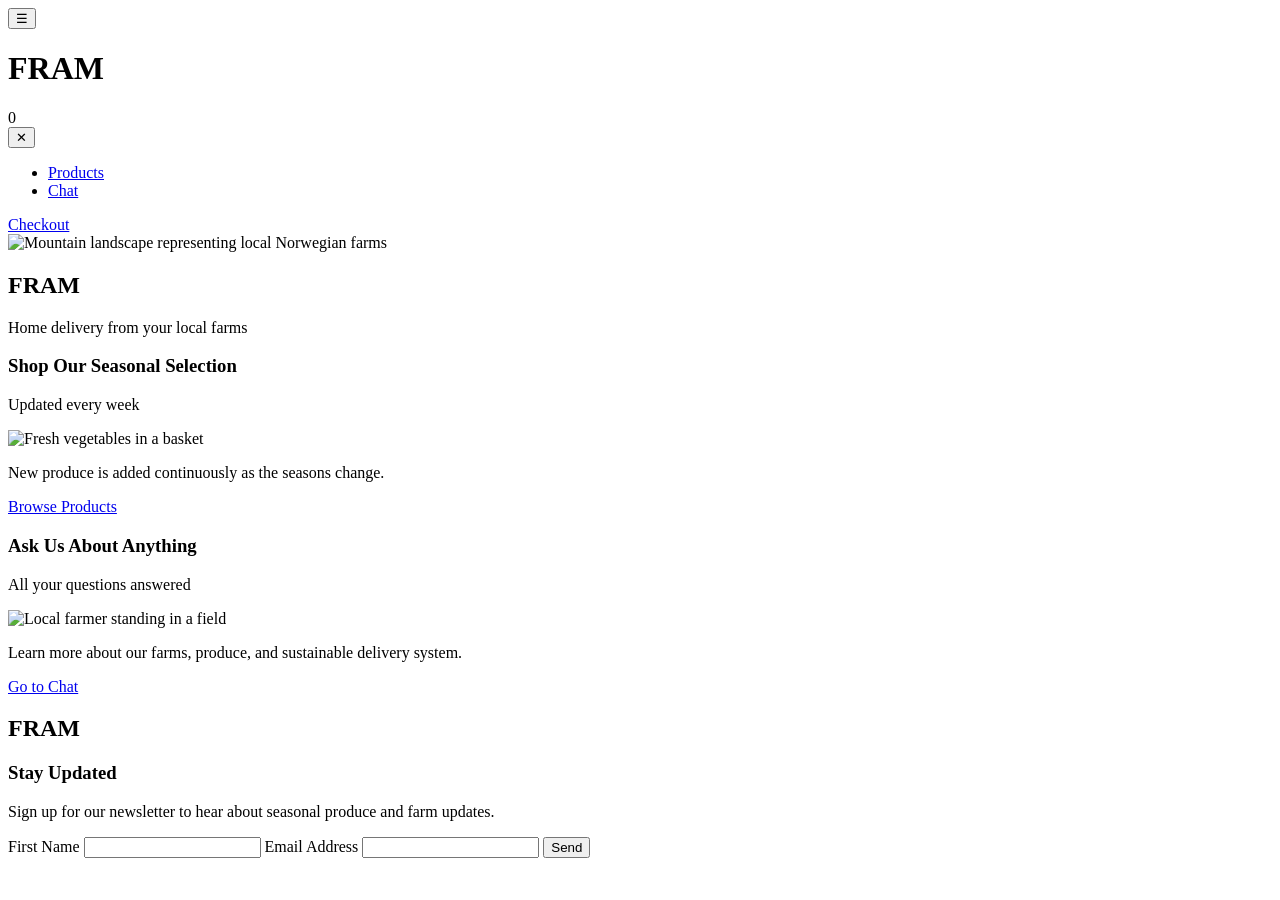
==== index.html @ 7bc5c5b4 "Add semantic homepage structure" ====
<!DOCTYPE html>
<html lang="en">
<head>
  <meta charset="UTF-8" />
  <meta name="viewport" content="width=device-width, initial-scale=1.0" />

  <title>FRAM | Sustainable Food Delivery</title>

  <!-- Google Fonts -->
  <link rel="preconnect" href="https://fonts.googleapis.com">
  <link rel="preconnect" href="https://fonts.gstatic.com" crossorigin>

  <link href="https://fonts.googleapis.com/css2?family=Arimo:wght@400;500;700&family=Frank+Ruhl+Libre:wght@300;400&display=swap" rel="stylesheet">

  <!-- CSS -->
  <link rel="stylesheet" href="css/style.css">
</head>

<body>

  <!-- HEADER -->
  <header class="site-header">

    <button 
      class="menu-button"
      id="menuButton"
      aria-label="Open navigation menu"
    >
      ☰
    </button>

    <h1 class="logo">FRAM</h1>

    <div 
      class="basket-counter"
      aria-label="Basket items"
    >
      0
    </div>

  </header>

  <!-- MENU OVERLAY -->
  <nav 
    class="menu-overlay"
    id="menuOverlay"
    aria-hidden="true"
  >

    <button 
      class="close-menu"
      id="closeMenu"
      aria-label="Close navigation menu"
    >
      ✕
    </button>

    <ul class="menu-links">
      <li><a href="products.html">Products</a></li>
      <li><a href="chat.html">Chat</a></li>
    </ul>

    <a href="#" class="checkout-link">
      Checkout
    </a>

  </nav>

  <!-- MAIN CONTENT -->
  <main>

    <!-- HERO SECTION -->
    <section class="hero">

      <img 
        src="assets/images/hero-image.jpg"
        alt="Mountain landscape representing local Norwegian farms"
      >

      <div class="hero-content">
        <h2>FRAM</h2>

        <p>
          Home delivery from your local farms
        </p>
      </div>

    </section>

    <!-- INFO SECTION -->
    <section class="info-section">

      <article class="info-card">

        <h3>Shop Our Seasonal Selection</h3>

        <p class="accent-text">
          Updated every week
        </p>

        <img 
          src="assets/images/shop-selection.jpg"
          alt="Fresh vegetables in a basket"
        >

        <p>
          New produce is added continuously as the seasons change.
        </p>

        <a href="products.html" class="primary-button">
          Browse Products
        </a>

      </article>

      <article class="info-card">

        <h3>Ask Us About Anything</h3>

        <p class="accent-text">
          All your questions answered
        </p>

        <img 
          src="assets/images/chat-image.jpg"
          alt="Local farmer standing in a field"
        >

        <p>
          Learn more about our farms, produce, and sustainable delivery system.
        </p>

        <a href="chat.html" class="primary-button">
          Go to Chat
        </a>

      </article>

    </section>

  </main>

  <!-- FOOTER -->
  <footer class="site-footer">

    <h2>FRAM</h2>

    <section class="newsletter-section">

      <h3>Stay Updated</h3>

      <p>
        Sign up for our newsletter to hear about seasonal produce and farm updates.
      </p>

      <form id="newsletterForm">

        <label for="firstName">
          First Name
        </label>

        <input
          type="text"
          id="firstName"
          name="firstName"
          required
        >

        <label for="email">
          Email Address
        </label>

        <input
          type="email"
          id="email"
          name="email"
          required
        >

        <button type="submit">
          Send
        </button>

      </form>

    </section>

  </footer>

  <!-- JAVASCRIPT -->
  <script src="js/menu.js"></script>

</body>
</html>
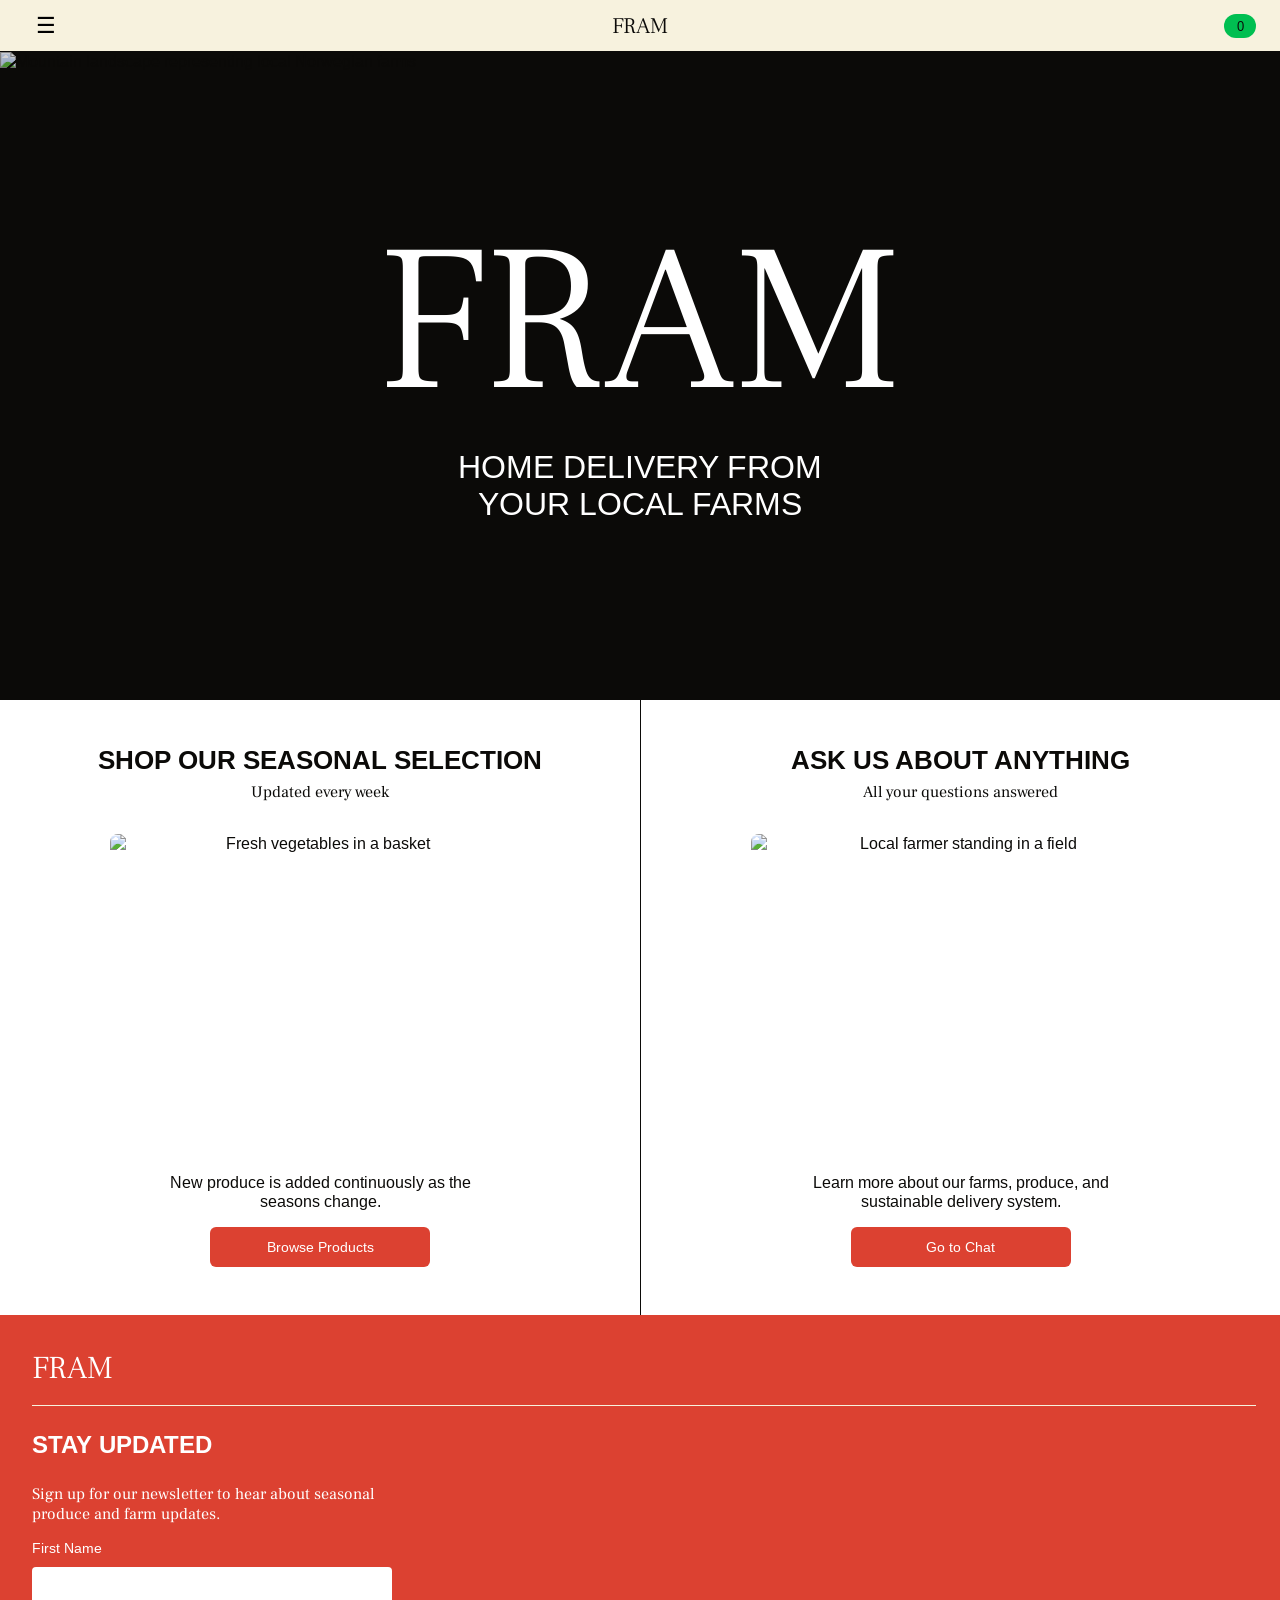
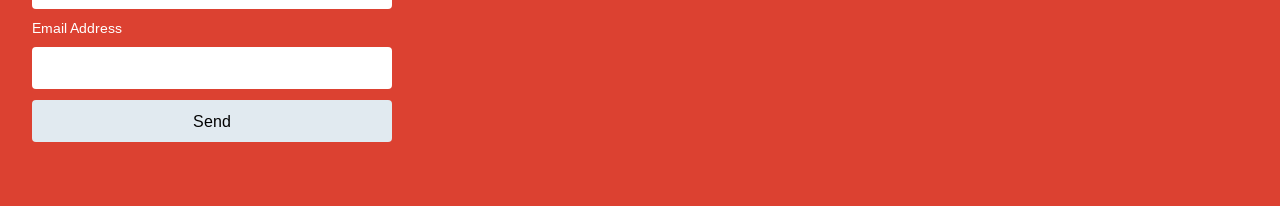
==== commit 45e32808: "Fixed CSS and JavaScript file paths" ====
--- a/index.html
+++ b/index.html
@@ -13,7 +13,7 @@
   <link href="https://fonts.googleapis.com/css2?family=Arimo:wght@400;500;700&family=Frank+Ruhl+Libre:wght@300;400&display=swap" rel="stylesheet">
 
   <!-- CSS -->
-  <link rel="stylesheet" href="css/style.css">
+  <link rel="stylesheet" href="style.css">
 </head>
 
 <body>
@@ -72,8 +72,7 @@
     <!-- HERO SECTION -->
     <section class="hero">
 
-      <img 
-        src="assets/images/hero-image.jpg"
+      <img src="images/hero-image.jpg"
         alt="Mountain landscape representing local Norwegian farms"
       >
 
@@ -188,7 +187,7 @@
   </footer>
 
   <!-- JAVASCRIPT -->
-  <script src="js/menu.js"></script>
+  <script src="menu.js"></script>
 
 </body>
 </html>
--- a/style.css
+++ b/style.css
@@ -0,0 +1,310 @@
+:root {
+  --primary-bg: #f7f2de;
+  --text: #0b0a08;
+  --white: #ffffff;
+  --red: #dc4131;
+  --red-hover: #ae2e21;
+  --green: #00bf51;
+  --light-blue: #e1eaf0;
+
+  --font-body: "Arimo", Arial, sans-serif;
+  --font-logo: "Frank Ruhl Libre", Georgia, serif;
+}
+
+* {
+  box-sizing: border-box;
+}
+
+html {
+  scroll-behavior: smooth;
+}
+
+body {
+  margin: 0;
+  font-family: var(--font-body);
+  color: var(--text);
+  background-color: var(--primary-bg);
+}
+
+img {
+  max-width: 100%;
+  display: block;
+}
+
+a {
+  color: inherit;
+  text-decoration: none;
+}
+
+button,
+input {
+  font: inherit;
+}
+
+button {
+  cursor: pointer;
+}
+
+/* Header */
+
+.site-header {
+  position: sticky;
+  top: 0;
+  z-index: 10;
+  display: grid;
+  grid-template-columns: 1fr auto 1fr;
+  align-items: center;
+  min-height: 56px;
+  padding: 0 1.5rem;
+  background-color: var(--primary-bg);
+  border-bottom: 1px solid var(--text);
+}
+
+.logo {
+  margin: 0;
+  font-family: var(--font-logo);
+  font-size: 1.4rem;
+  font-weight: 300;
+}
+
+.menu-button,
+.close-menu {
+  width: 44px;
+  height: 44px;
+  border: none;
+  background: transparent;
+  font-size: 1.4rem;
+}
+
+.menu-button {
+  justify-self: start;
+}
+
+.basket-counter {
+  justify-self: end;
+  display: grid;
+  place-items: center;
+  min-width: 32px;
+  height: 24px;
+  padding: 0 0.6rem;
+  border-radius: 999px;
+  background-color: var(--green);
+  font-size: 0.8rem;
+}
+
+/* Menu */
+
+.menu-overlay {
+  position: fixed;
+  inset: 0 auto 0 0;
+  z-index: 20;
+  width: min(75vw, 340px);
+  background-color: var(--green);
+  transform: translateX(-100%);
+  transition: transform 0.25s ease;
+  display: flex;
+  flex-direction: column;
+  border-right: 1px solid var(--text);
+}
+
+.menu-overlay.is-open {
+  transform: translateX(0);
+}
+
+.menu-links {
+  list-style: none;
+  padding: 6rem 2rem 0;
+  margin: 0;
+  text-align: center;
+}
+
+.menu-links a,
+.checkout-link {
+  display: inline-block;
+  padding: 0.7rem;
+  font-size: 1.3rem;
+  text-transform: uppercase;
+}
+
+.menu-links a:hover,
+.checkout-link:hover {
+  text-decoration: underline;
+}
+
+.checkout-link {
+  margin: auto auto 3rem;
+  align-self: center;
+}
+
+/* Hero */
+
+.hero {
+  position: relative;
+  min-height: 72vh;
+  display: grid;
+  place-items: center;
+  overflow: hidden;
+  background-color: var(--text);
+}
+
+.hero img {
+  position: absolute;
+  inset: 0;
+  width: 100%;
+  height: 100%;
+  object-fit: cover;
+  opacity: 0.82;
+}
+
+.hero-content {
+  position: relative;
+  z-index: 1;
+  color: var(--white);
+  text-align: center;
+  text-transform: uppercase;
+}
+
+.hero-content h2 {
+  margin: 0;
+  font-family: var(--font-logo);
+  font-weight: 300;
+  font-size: clamp(5rem, 18vw, 13rem);
+  line-height: 0.9;
+}
+
+.hero-content p {
+  max-width: 26rem;
+  margin: 2rem auto 0;
+  font-size: clamp(1.4rem, 4vw, 2rem);
+}
+
+/* Info section */
+
+.info-section {
+  display: grid;
+  grid-template-columns: 1fr;
+  background-color: var(--white);
+}
+
+.info-card {
+  padding: 3rem 1.5rem;
+  text-align: center;
+  border-bottom: 1px solid var(--text);
+}
+
+.info-card h3 {
+  margin: 0;
+  font-size: 1.6rem;
+  line-height: 1;
+  text-transform: uppercase;
+}
+
+.accent-text {
+  margin: 0.5rem 0 2rem;
+  font-family: var(--font-logo);
+}
+
+.info-card img {
+  width: min(100%, 420px);
+  aspect-ratio: 4 / 3;
+  object-fit: cover;
+  margin: 0 auto 1.5rem;
+  border-radius: 8px;
+}
+
+.info-card p {
+  max-width: 22rem;
+  margin-left: auto;
+  margin-right: auto;
+}
+
+.primary-button {
+  display: inline-block;
+  min-width: 220px;
+  padding: 0.75rem 1.5rem;
+  border-radius: 6px;
+  background-color: var(--red);
+  color: var(--white);
+  font-size: 0.9rem;
+}
+
+.primary-button:hover,
+.primary-button:focus {
+  background-color: var(--red-hover);
+}
+
+/* Footer */
+
+.site-footer {
+  padding: 2rem 1.5rem 4rem;
+  background-color: var(--red);
+  color: var(--white);
+}
+
+.site-footer h2 {
+  margin: 0 0 1rem;
+  padding-bottom: 1rem;
+  border-bottom: 1px solid var(--primary-bg);
+  font-family: var(--font-logo);
+  font-size: 2rem;
+  font-weight: 300;
+}
+
+.newsletter-section {
+  max-width: 360px;
+}
+
+.newsletter-section h3 {
+  text-transform: uppercase;
+  font-size: 1.5rem;
+}
+
+.newsletter-section p {
+  font-family: var(--font-logo);
+}
+
+.newsletter-section form {
+  display: grid;
+  gap: 0.7rem;
+}
+
+.newsletter-section label {
+  font-size: 0.85rem;
+}
+
+.newsletter-section input,
+.newsletter-section button {
+  min-height: 42px;
+  border: none;
+  border-radius: 4px;
+  padding: 0.7rem;
+}
+
+.newsletter-section button {
+  background-color: var(--light-blue);
+}
+
+/* Desktop */
+
+@media (min-width: 768px) {
+  .site-header {
+    min-height: 52px;
+  }
+
+  .info-section {
+    grid-template-columns: 1fr 1fr;
+  }
+
+  .info-card {
+    min-height: 520px;
+    border-bottom: none;
+  }
+
+  .info-card + .info-card {
+    border-left: 1px solid var(--text);
+  }
+
+  .site-footer {
+    padding-left: 2rem;
+  }
+}
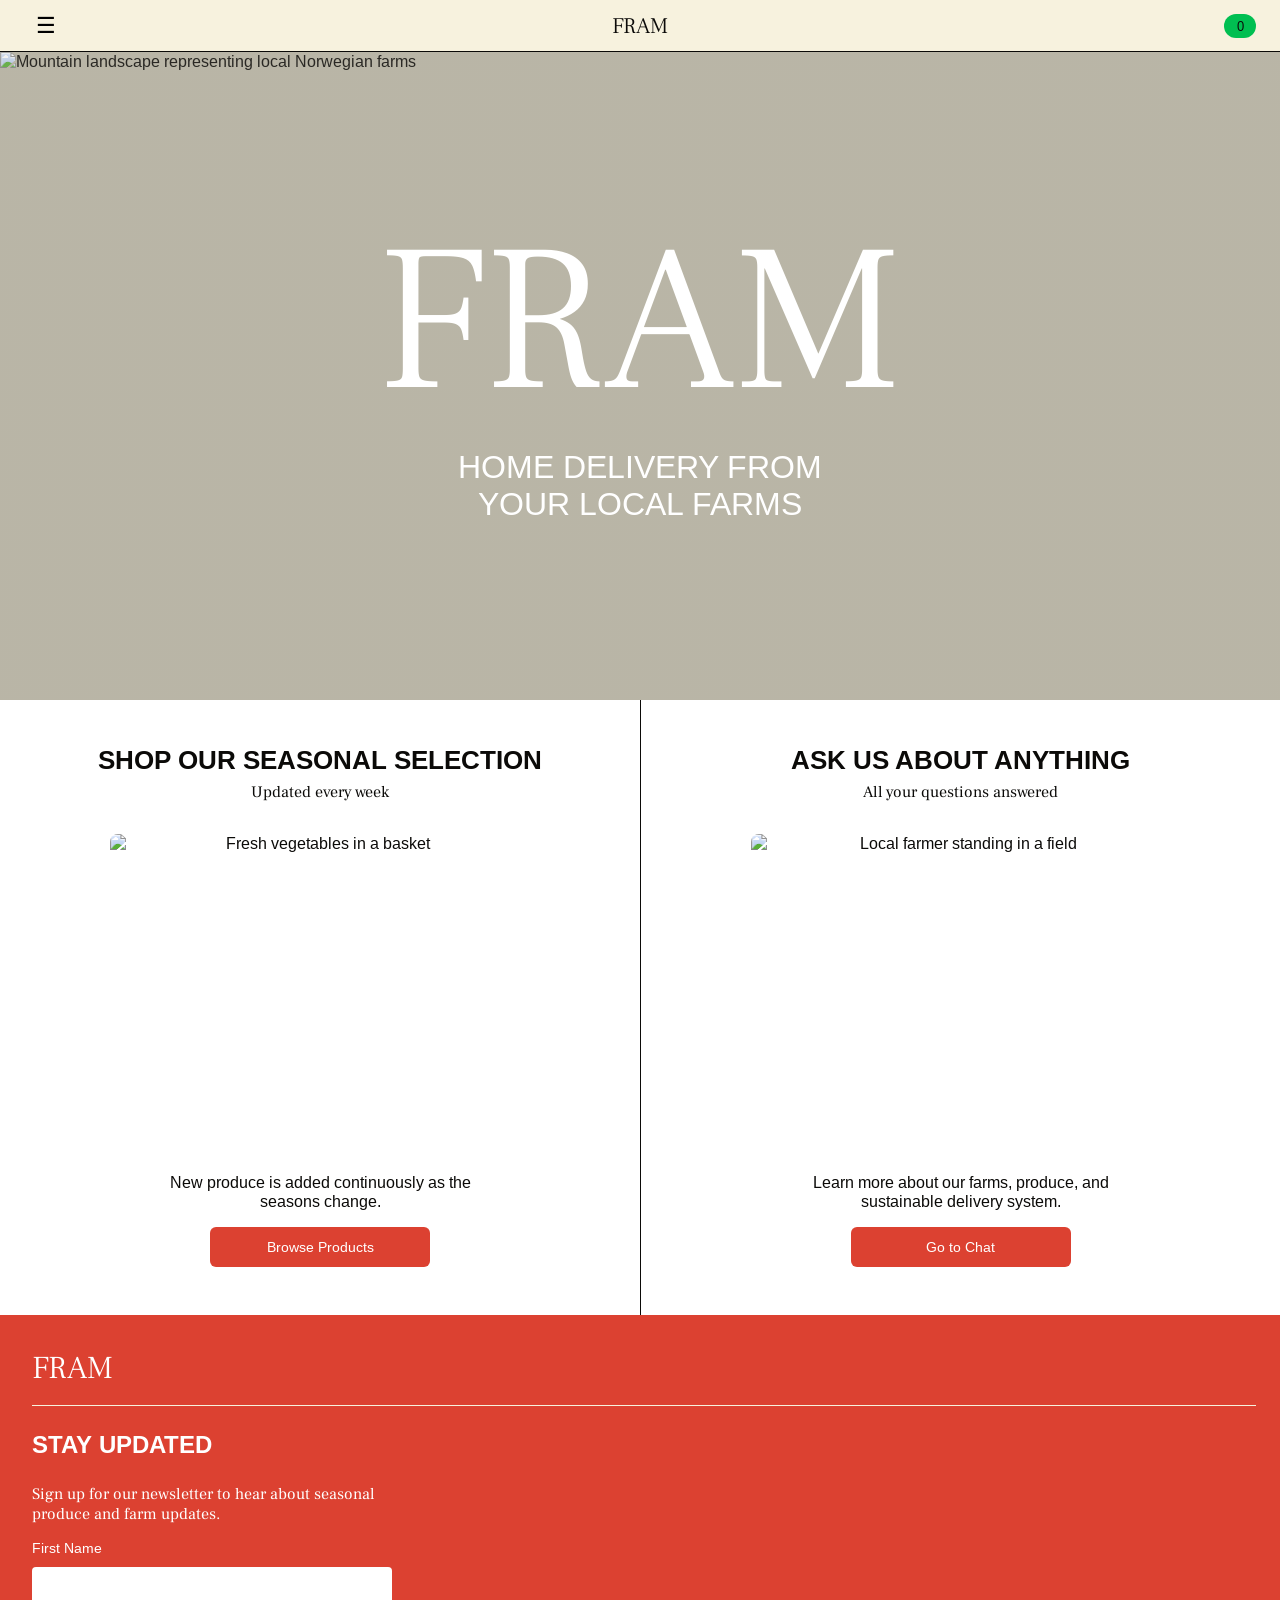
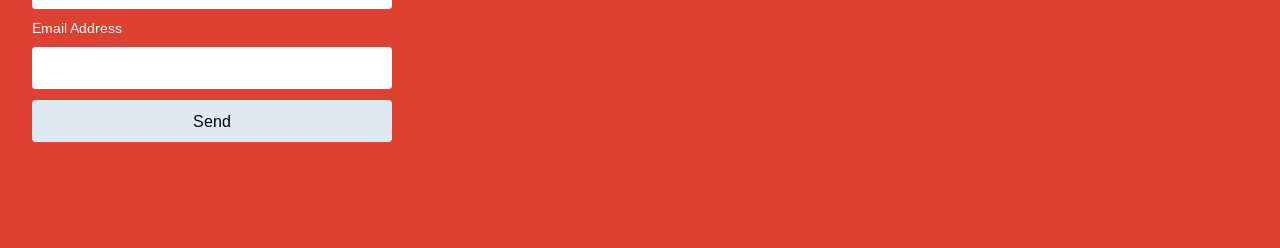
==== commit 267b5fb6: "Add newsletter form validation" ====
--- a/index.html
+++ b/index.html
@@ -98,7 +98,7 @@
         </p>
 
         <img 
-          src="assets/images/shop-selection.jpg"
+          src="images/shop-selection.jpg"
           alt="Fresh vegetables in a basket"
         >
 
@@ -121,7 +121,7 @@
         </p>
 
         <img 
-          src="assets/images/chat-image.jpg"
+          src="images/chat-image.jpg"
           alt="Local farmer standing in a field"
         >
 
@@ -179,7 +179,7 @@
         <button type="submit">
           Send
         </button>
-
+<p id="newsletterMessage" class="form-message" aria-live="polite"></p>
       </form>
 
     </section>
--- a/style.css
+++ b/style.css
@@ -307,4 +307,52 @@
   .site-footer {
     padding-left: 2rem;
   }
+}
+/* =========================
+   HERO IMAGE PLACEHOLDER
+========================= */
+
+.hero {
+  background: linear-gradient(
+    rgba(0, 0, 0, 0.25),
+    rgba(0, 0, 0, 0.25)
+  );
+}
+
+/* =========================
+   HOVER EFFECTS
+========================= */
+
+.primary-button,
+.newsletter-section button {
+  transition: background-color 0.2s ease;
+}
+
+.primary-button:hover,
+.newsletter-section button:hover {
+  opacity: 0.9;
+}
+
+/* =========================
+   ACCESSIBILITY
+========================= */
+
+a:focus,
+button:focus,
+input:focus {
+  outline: 3px solid var(--green);
+  outline-offset: 3px;
+}
+.form-message {
+  margin-top: 1rem;
+  font-size: 0.9rem;
+}
+
+.success-message {
+  color: white;
+}
+
+.error-message {
+  color: #e1eaf0;
+  font-weight: bold;
 }
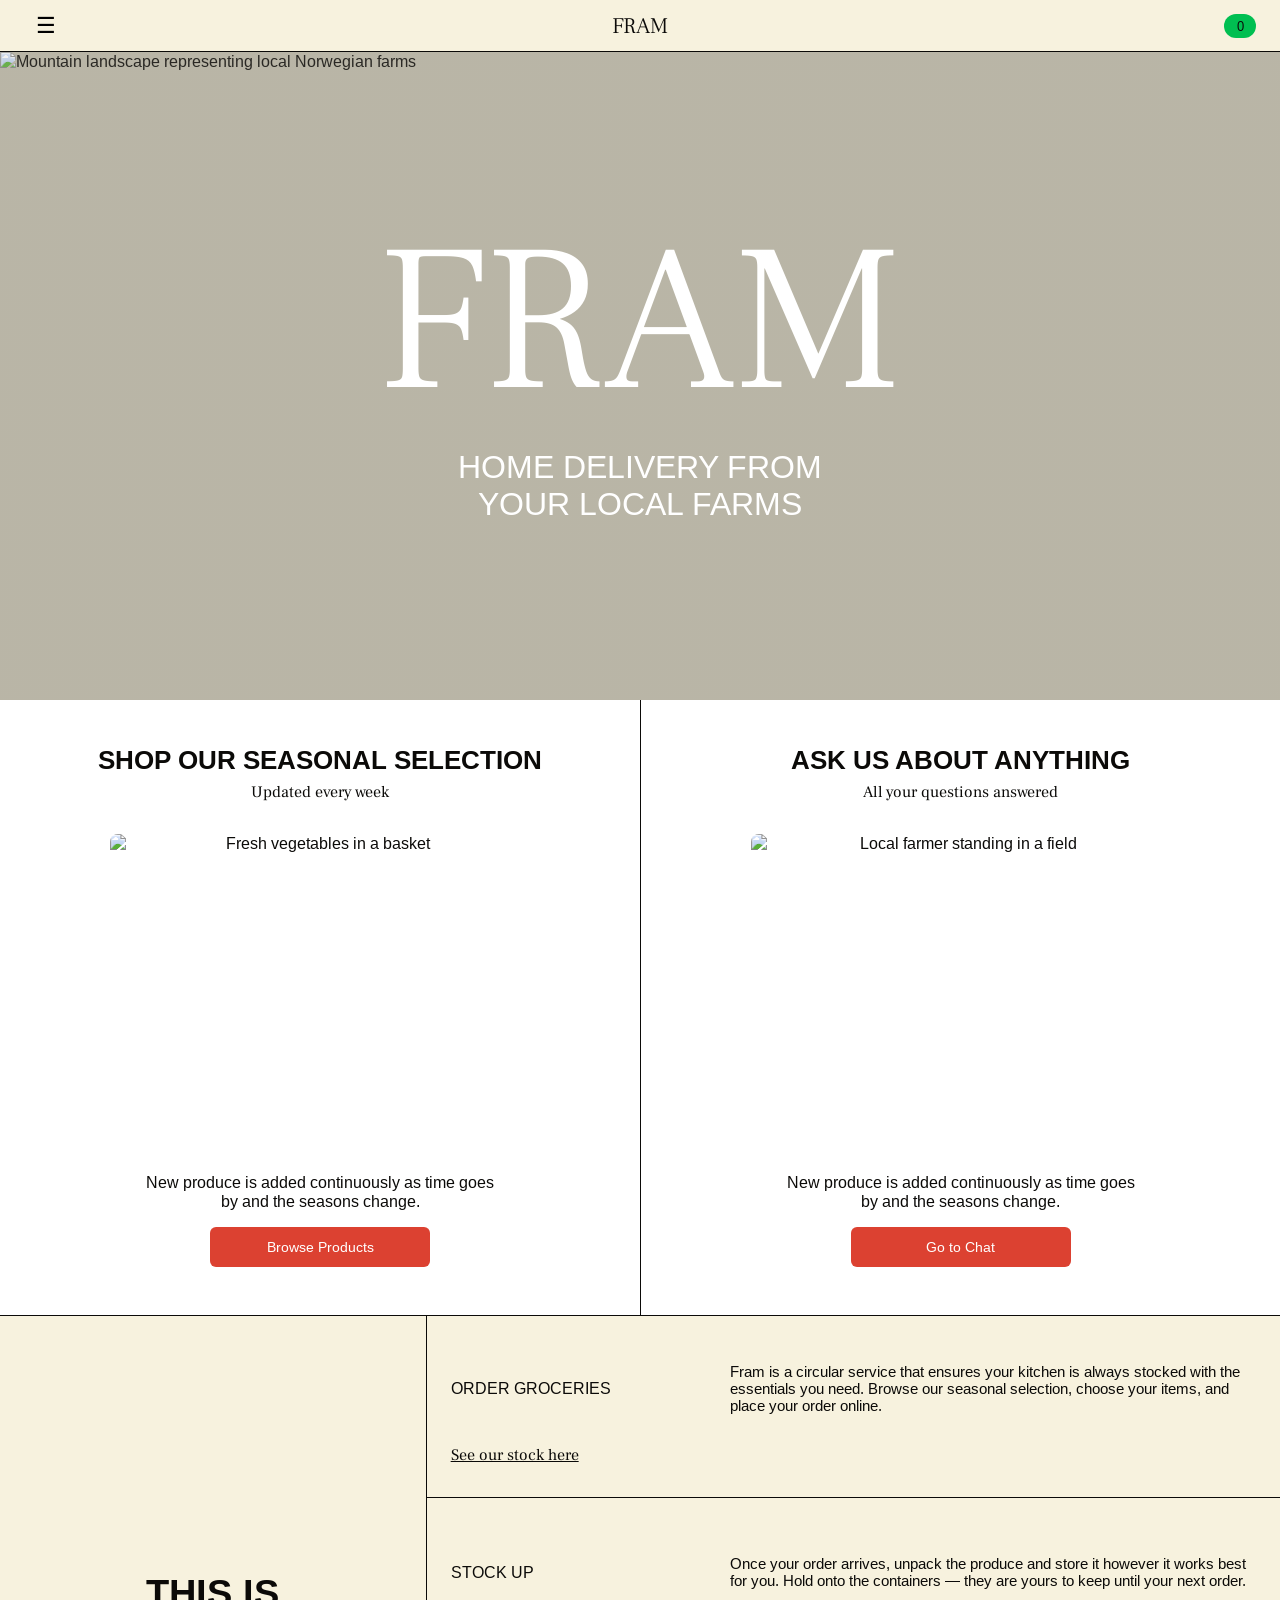
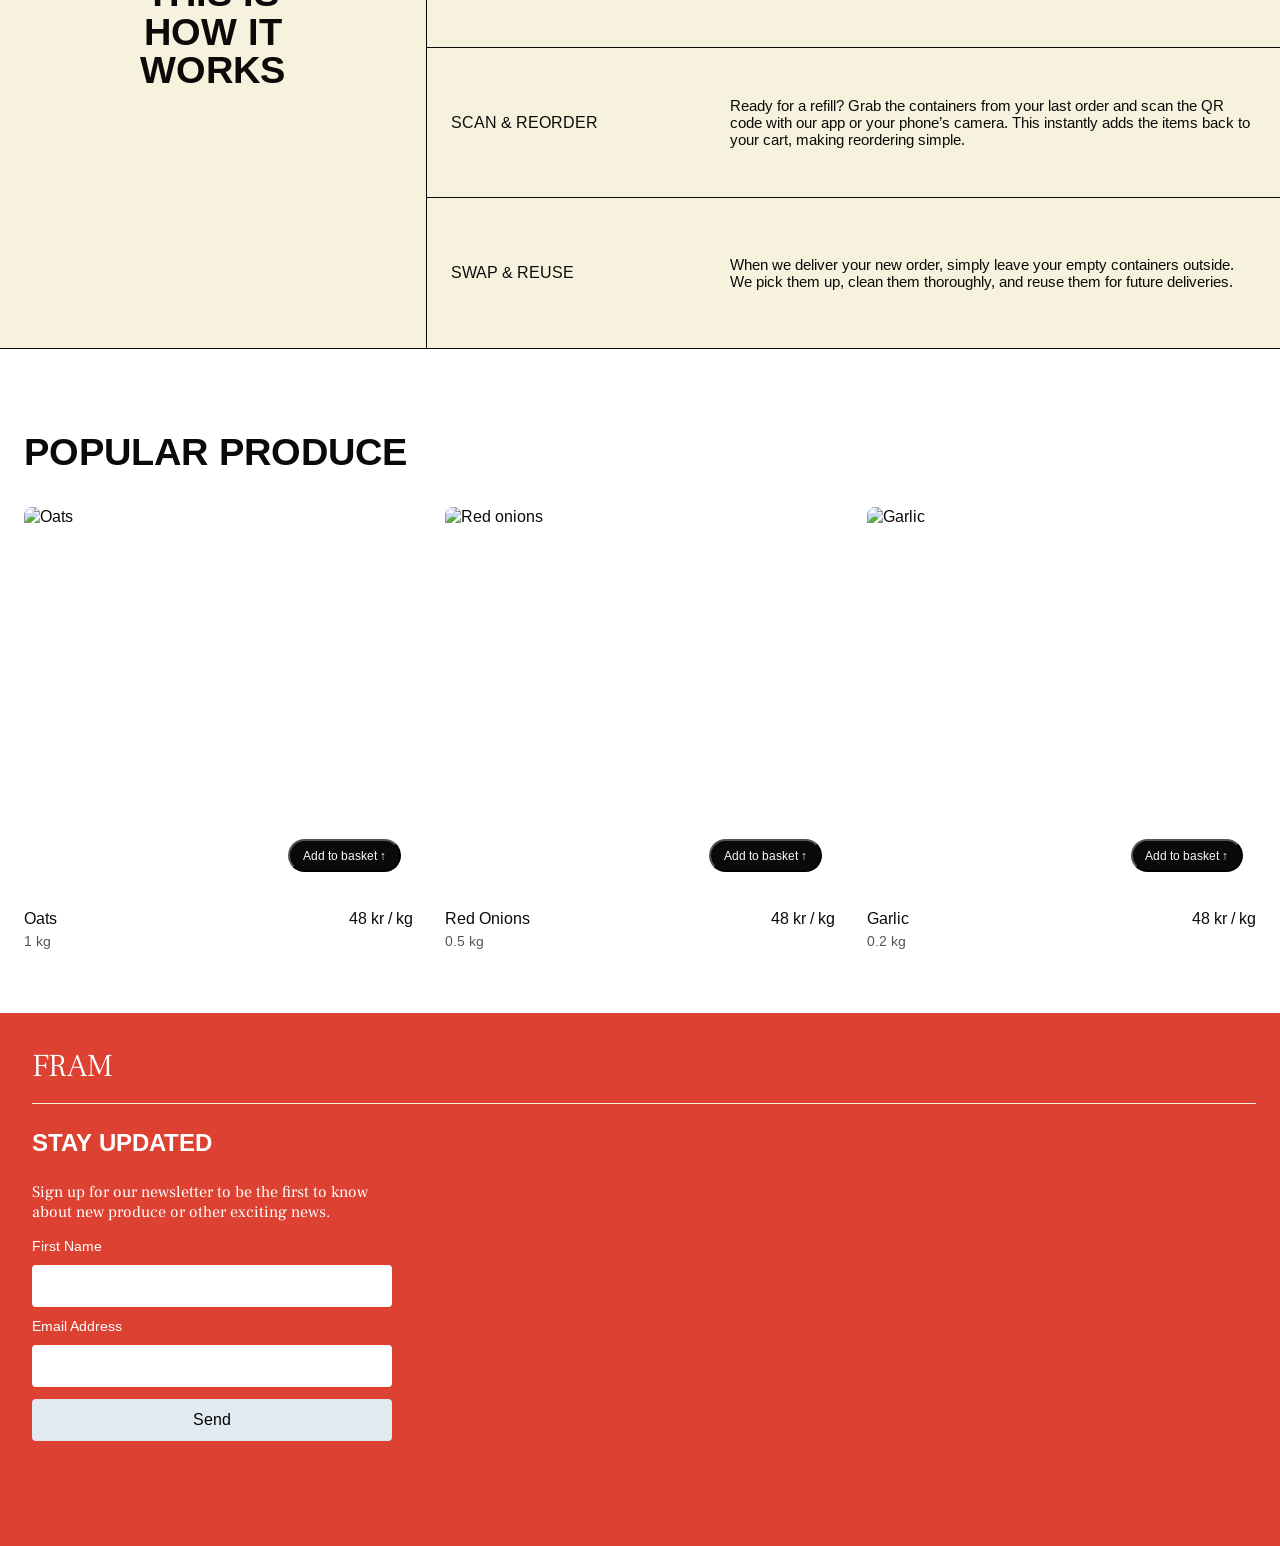
==== commit 3b9725cb: "Modify landing page content sections" ====
--- a/index.html
+++ b/index.html
@@ -72,7 +72,8 @@
     <!-- HERO SECTION -->
     <section class="hero">
 
-      <img src="images/hero-image.jpg"
+      <img 
+        src="images/hero-image.jpg"
         alt="Mountain landscape representing local Norwegian farms"
       >
 
@@ -103,7 +104,7 @@
         >
 
         <p>
-          New produce is added continuously as the seasons change.
+          New produce is added continuously as time goes by and the seasons change.
         </p>
 
         <a href="products.html" class="primary-button">
@@ -126,7 +127,7 @@
         >
 
         <p>
-          Learn more about our farms, produce, and sustainable delivery system.
+          New produce is added continuously as time goes by and the seasons change.
         </p>
 
         <a href="chat.html" class="primary-button">
@@ -137,6 +138,104 @@
 
     </section>
 
+    <!-- HOW IT WORKS SECTION -->
+    <section class="how-it-works" aria-labelledby="how-it-works-heading">
+
+      <header class="section-heading">
+        <h2 id="how-it-works-heading">
+          This Is How It Works
+        </h2>
+      </header>
+
+      <article class="process-step">
+        <h3>Order Groceries</h3>
+        <p>
+          Fram is a circular service that ensures your kitchen is always stocked with the essentials you need. Browse our seasonal selection, choose your items, and place your order online.
+        </p>
+        <a href="products.html">See our stock here</a>
+      </article>
+
+      <article class="process-step">
+        <h3>Stock Up</h3>
+        <p>
+          Once your order arrives, unpack the produce and store it however it works best for you. Hold onto the containers — they are yours to keep until your next order.
+        </p>
+      </article>
+
+      <article class="process-step">
+        <h3>Scan & Reorder</h3>
+        <p>
+          Ready for a refill? Grab the containers from your last order and scan the QR code with our app or your phone’s camera. This instantly adds the items back to your cart, making reordering simple.
+        </p>
+      </article>
+
+      <article class="process-step">
+        <h3>Swap & Reuse</h3>
+        <p>
+          When we deliver your new order, simply leave your empty containers outside. We pick them up, clean them thoroughly, and reuse them for future deliveries.
+        </p>
+      </article>
+
+    </section>
+
+    <!-- POPULAR PRODUCE SECTION -->
+    <section class="popular-produce" aria-labelledby="popular-produce-heading">
+
+      <h2 id="popular-produce-heading">
+        Popular Produce
+      </h2>
+
+      <ul class="product-preview-grid">
+
+        <li>
+          <article class="product-preview-card">
+            <img src="images/oats.jpg" alt="Oats">
+            <button type="button" class="add-button">
+              Add to basket ↑
+            </button>
+
+            <div class="product-info">
+              <h3>Oats</h3>
+              <p>1 kg</p>
+              <strong>48 kr / kg</strong>
+            </div>
+          </article>
+        </li>
+
+        <li>
+          <article class="product-preview-card">
+            <img src="images/red-onions.jpg" alt="Red onions">
+            <button type="button" class="add-button">
+              Add to basket ↑
+            </button>
+
+            <div class="product-info">
+              <h3>Red Onions</h3>
+              <p>0.5 kg</p>
+              <strong>48 kr / kg</strong>
+            </div>
+          </article>
+        </li>
+
+        <li>
+          <article class="product-preview-card">
+            <img src="images/garlic.jpg" alt="Garlic">
+            <button type="button" class="add-button">
+              Add to basket ↑
+            </button>
+
+            <div class="product-info">
+              <h3>Garlic</h3>
+              <p>0.2 kg</p>
+              <strong>48 kr / kg</strong>
+            </div>
+          </article>
+        </li>
+
+      </ul>
+
+    </section>
+
   </main>
 
   <!-- FOOTER -->
@@ -149,10 +248,10 @@
       <h3>Stay Updated</h3>
 
       <p>
-        Sign up for our newsletter to hear about seasonal produce and farm updates.
+        Sign up for our newsletter to be the first to know about new produce or other exciting news.
       </p>
 
-      <form id="newsletterForm">
+      <form id="newsletterForm" novalidate>
 
         <label for="firstName">
           First Name
@@ -179,7 +278,9 @@
         <button type="submit">
           Send
         </button>
-<p id="newsletterMessage" class="form-message" aria-live="polite"></p>
+
+        <p id="newsletterMessage" class="form-message" aria-live="polite"></p>
+
       </form>
 
     </section>
--- a/style.css
+++ b/style.css
@@ -355,4 +355,157 @@
 .error-message {
   color: #e1eaf0;
   font-weight: bold;
+}
+/* =========================
+   HOW IT WORKS
+========================= */
+
+.how-it-works {
+  display: grid;
+  background-color: var(--primary-bg);
+  border-top: 1px solid var(--text);
+  border-bottom: 1px solid var(--text);
+}
+
+.section-heading {
+  display: grid;
+  place-items: center;
+  min-height: 260px;
+  padding: 2rem;
+  text-align: center;
+}
+
+.section-heading h2 {
+  max-width: 14rem;
+  font-size: clamp(1.8rem, 4vw, 2.4rem);
+  line-height: 1;
+  text-transform: uppercase;
+}
+
+.process-step {
+  display: grid;
+  gap: 1rem;
+  padding: 2rem 1.5rem;
+  border-top: 1px solid var(--text);
+}
+
+.process-step h3 {
+  font-size: 1rem;
+  font-weight: 400;
+  text-transform: uppercase;
+}
+
+.process-step p {
+  max-width: 36rem;
+  font-size: 0.95rem;
+}
+
+.process-step a {
+  text-decoration: underline;
+  font-family: var(--font-logo);
+}
+
+/* =========================
+   POPULAR PRODUCE
+========================= */
+
+.popular-produce {
+  padding: 3rem 1.5rem 4rem;
+  background-color: var(--white);
+}
+
+.popular-produce h2 {
+  margin-bottom: 2rem;
+  font-size: clamp(1.8rem, 4vw, 2.4rem);
+  text-transform: uppercase;
+}
+
+.product-preview-grid {
+  display: grid;
+  gap: 2rem;
+  list-style: none;
+  padding: 0;
+  margin: 0;
+}
+
+.product-preview-card {
+  position: relative;
+}
+
+.product-preview-card img {
+  aspect-ratio: 1 / 1;
+  object-fit: cover;
+  border-radius: 8px;
+}
+
+.add-button {
+  position: absolute;
+  right: 0.8rem;
+  bottom: 4.8rem;
+  padding: 0.45rem 0.8rem;
+  border-radius: 999px;
+  background-color: var(--text);
+  color: var(--white);
+  font-size: 0.75rem;
+}
+
+.product-info {
+  display: grid;
+  grid-template-columns: 1fr auto;
+  gap: 0.3rem 1rem;
+  padding-top: 0.8rem;
+}
+
+.product-info h3,
+.product-info p {
+  margin: 0;
+}
+
+.product-info h3 {
+  font-size: 1rem;
+  font-weight: 400;
+}
+
+.product-info p {
+  grid-column: 1;
+  color: #555;
+  font-size: 0.9rem;
+}
+
+.product-info strong {
+  grid-column: 2;
+  grid-row: 1;
+  font-weight: 400;
+}
+
+/* =========================
+   DESKTOP LANDING PAGE
+========================= */
+
+@media (min-width: 768px) {
+  .how-it-works {
+    grid-template-columns: 1fr 2fr;
+  }
+
+  .section-heading {
+    grid-row: 1 / 5;
+    min-height: auto;
+    border-right: 1px solid var(--text);
+  }
+
+  .process-step {
+    grid-template-columns: 1fr 2fr;
+    align-items: center;
+    min-height: 150px;
+    border-top: none;
+    border-bottom: 1px solid var(--text);
+  }
+
+  .process-step:last-child {
+    border-bottom: none;
+  }
+
+  .product-preview-grid {
+    grid-template-columns: repeat(3, 1fr);
+  }
 }
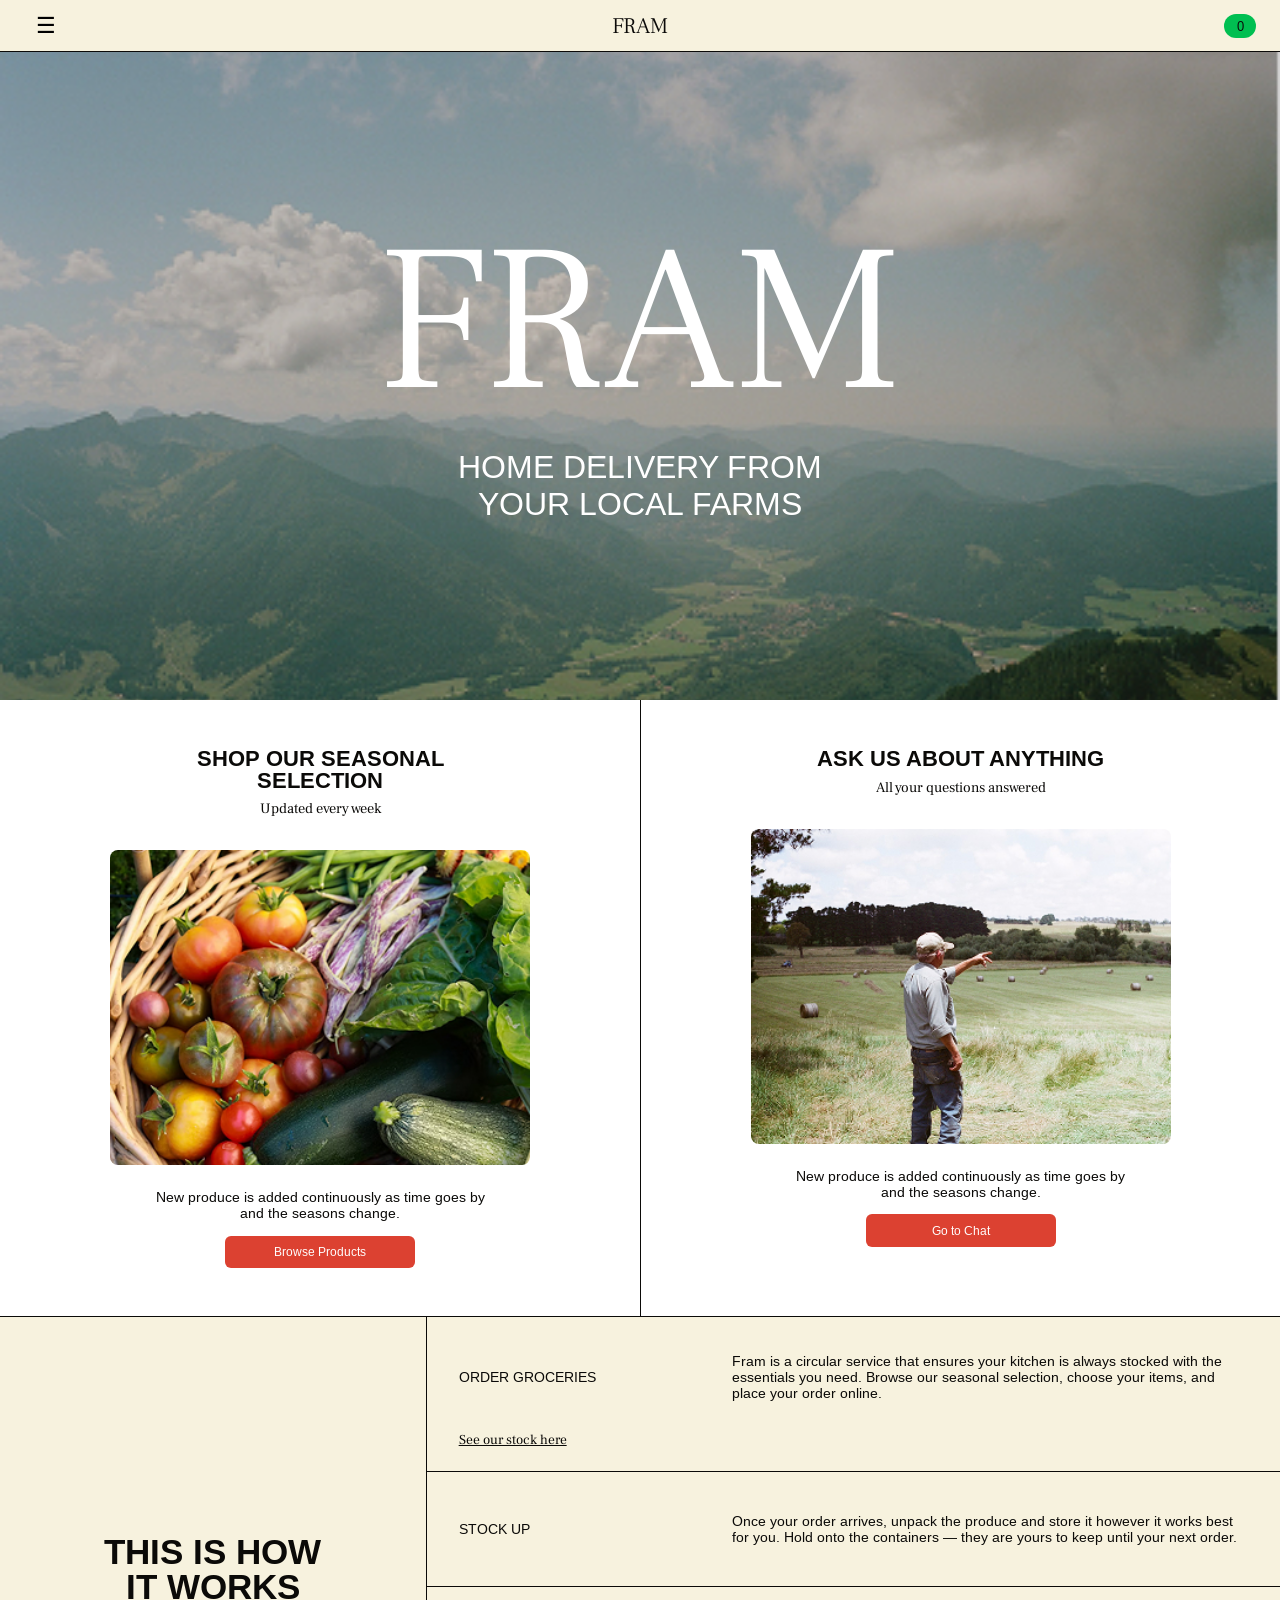
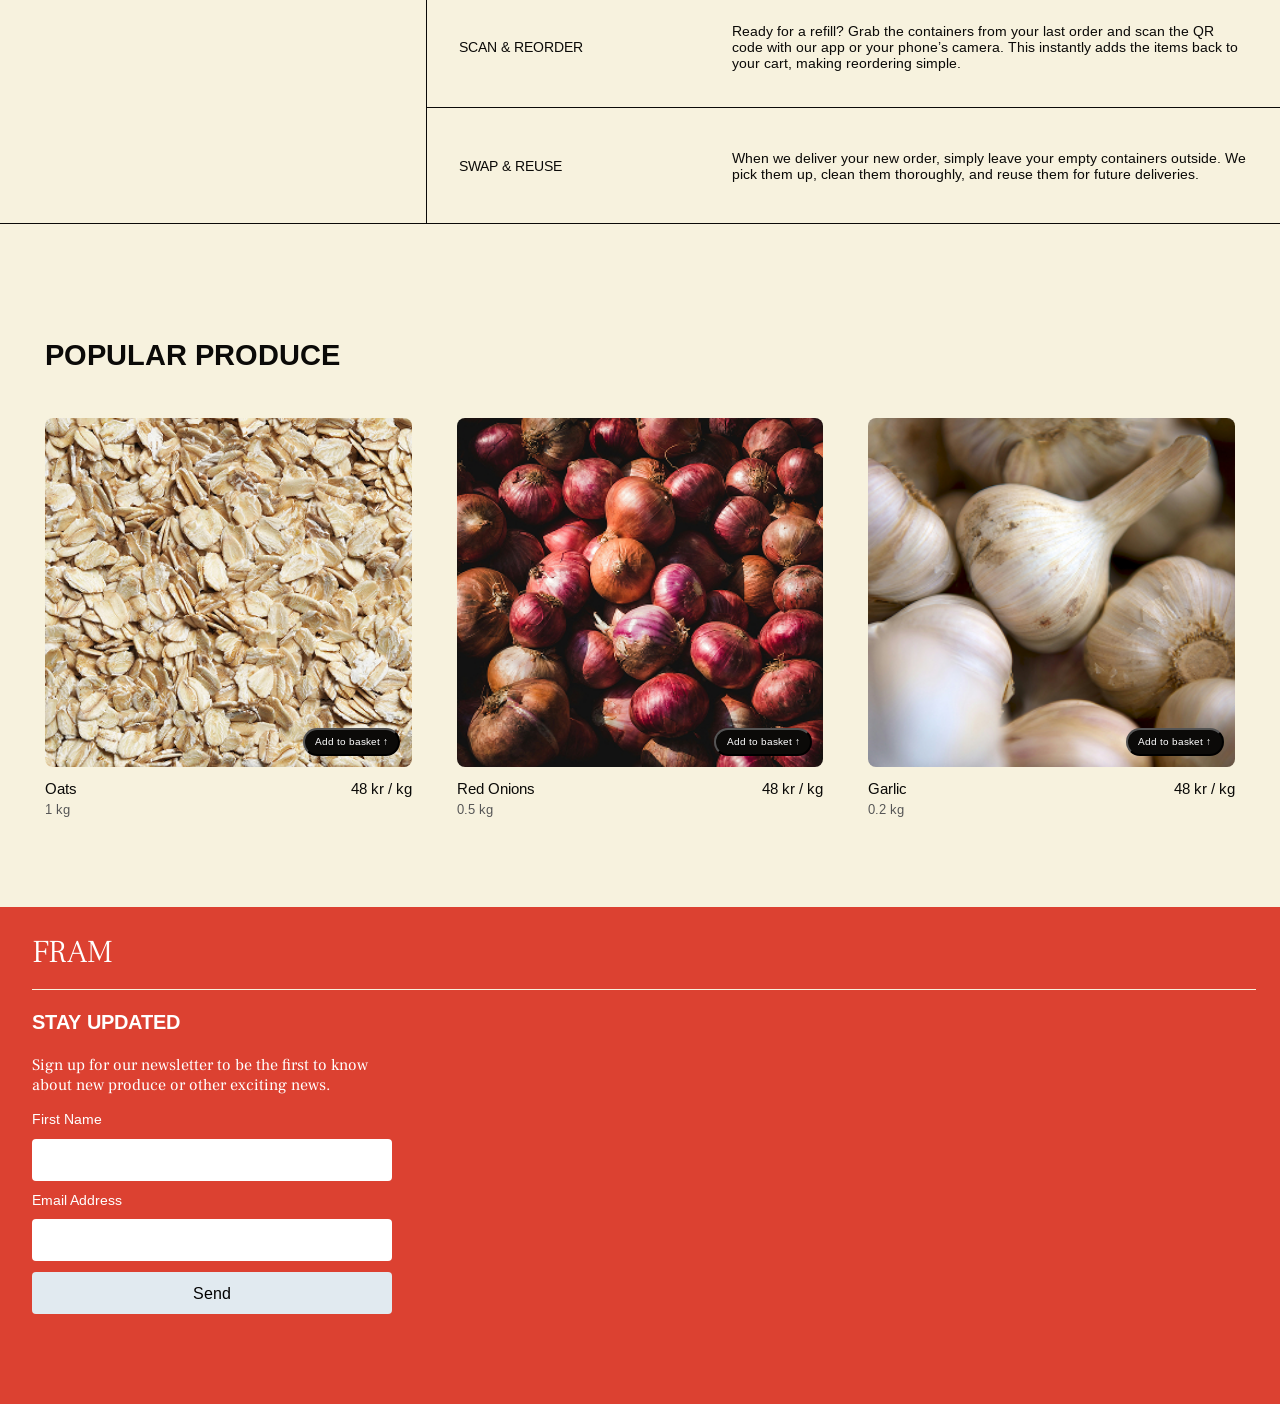
==== commit e0e7eec9: "fixed positions and sizing of the images and the add to basket buttons" ====
--- a/index.html
+++ b/index.html
@@ -189,10 +189,12 @@
 
         <li>
           <article class="product-preview-card">
-            <img src="images/oats.jpg" alt="Oats">
-            <button type="button" class="add-button">
-              Add to basket ↑
-            </button>
+            <figure class="product-image">
+  <img src="images/oats.jpg" alt="Oats">
+  <button type="button" class="add-button">
+    Add to basket ↑
+  </button>
+</figure>
 
             <div class="product-info">
               <h3>Oats</h3>
@@ -204,10 +206,12 @@
 
         <li>
           <article class="product-preview-card">
-            <img src="images/red-onions.jpg" alt="Red onions">
-            <button type="button" class="add-button">
-              Add to basket ↑
-            </button>
+           <figure class="product-image">
+  <img src="images/red-onions.jpg" alt="Red Onions">
+  <button type="button" class="add-button">
+    Add to basket ↑
+  </button>
+</figure>
 
             <div class="product-info">
               <h3>Red Onions</h3>
@@ -219,10 +223,12 @@
 
         <li>
           <article class="product-preview-card">
-            <img src="images/garlic.jpg" alt="Garlic">
-            <button type="button" class="add-button">
-              Add to basket ↑
-            </button>
+           <figure class="product-image">
+  <img src="images/garlic.jpg" alt="Garlic">
+  <button type="button" class="add-button">
+    Add to basket ↑
+  </button>
+</figure>
 
             <div class="product-info">
               <h3>Garlic</h3>
--- a/style.css
+++ b/style.css
@@ -43,6 +43,13 @@
 
 button {
   cursor: pointer;
+}
+
+a:focus,
+button:focus,
+input:focus {
+  outline: 3px solid var(--green);
+  outline-offset: 3px;
 }
 
 /* Header */
@@ -187,14 +194,16 @@
 }
 
 .info-card {
-  padding: 3rem 1.5rem;
+  min-height: 420px;
+  padding: 3rem 2rem;
   text-align: center;
   border-bottom: 1px solid var(--text);
 }
 
 .info-card h3 {
-  margin: 0;
-  font-size: 1.6rem;
+  max-width: 18rem;
+  margin: 0 auto;
+  font-size: 1.35rem;
   line-height: 1;
   text-transform: uppercase;
 }
@@ -216,16 +225,18 @@
   max-width: 22rem;
   margin-left: auto;
   margin-right: auto;
+  font-size: 0.9rem;
 }
 
 .primary-button {
   display: inline-block;
-  min-width: 220px;
-  padding: 0.75rem 1.5rem;
+  min-width: 190px;
+  padding: 0.55rem 1.2rem;
   border-radius: 6px;
   background-color: var(--red);
   color: var(--white);
-  font-size: 0.9rem;
+  font-size: 0.75rem;
+  transition: background-color 0.2s ease;
 }
 
 .primary-button:hover,
@@ -233,10 +244,206 @@
   background-color: var(--red-hover);
 }
 
+/* How it works */
+
+.how-it-works {
+  display: grid;
+  background-color: var(--primary-bg);
+  border-top: 1px solid var(--text);
+  border-bottom: 1px solid var(--text);
+}
+
+.section-heading {
+  display: grid;
+  place-items: center;
+  min-height: 260px;
+  padding: 2rem;
+  text-align: center;
+}
+
+.section-heading h2 {
+  max-width: 14rem;
+  font-size: clamp(1.8rem, 3vw, 2.2rem);
+  line-height: 1;
+  text-transform: uppercase;
+}
+
+.process-step {
+  display: grid;
+  gap: 1rem;
+  min-height: 115px;
+  padding: 1.4rem 2rem;
+  border-top: 1px solid var(--text);
+}
+
+.process-step h3 {
+  font-size: 0.9rem;
+  font-weight: 400;
+  text-transform: uppercase;
+}
+
+.process-step p,
+.process-step a {
+  max-width: 36rem;
+  font-size: 0.85rem;
+}
+
+.process-step a {
+  text-decoration: underline;
+  font-family: var(--font-logo);
+}
+
+/* Product cards */
+
+.popular-produce,
+.products-page-section {
+  background-color: var(--primary-bg);
+}
+
+.popular-produce {
+  padding: 90px 45px;
+}
+
+.popular-produce h2 {
+  margin-bottom: 45px;
+  font-size: 1.8rem;
+  text-transform: uppercase;
+}
+
+.product-preview-grid {
+  display: grid;
+  grid-template-columns: 1fr;
+  gap: 45px;
+  list-style: none;
+  padding: 0;
+  margin: 0;
+}
+
+.product-preview-card {
+  width: 100%;
+}
+
+.product-image {
+  position: relative;
+  margin: 0;
+}
+
+.product-image img,
+.product-preview-card > img {
+  width: 100%;
+  aspect-ratio: 454 / 432;
+  height: auto;
+  object-fit: cover;
+  border-radius: 8px;
+  display: block;
+}
+
+.add-button {
+  padding: 0.35rem 0.65rem;
+  border-radius: 999px;
+  background-color: var(--text);
+  color: var(--white);
+  font-size: 0.65rem;
+}
+
+.product-image .add-button,
+.product-preview-card > .add-button {
+  position: absolute;
+  right: 0.7rem;
+  bottom: 0.7rem;
+}
+
+.product-preview-card {
+  position: relative;
+}
+
+.product-info {
+  display: grid;
+  grid-template-columns: 1fr auto;
+  gap: 0.3rem 1rem;
+  padding-top: 0.8rem;
+}
+
+.product-info h3,
+.product-info p {
+  margin: 0;
+}
+
+.product-info h3,
+.product-info strong {
+  font-size: 0.95rem;
+}
+
+.product-info h3 {
+  font-weight: 400;
+}
+
+.product-info p {
+  grid-column: 1;
+  color: #555;
+  font-size: 0.8rem;
+}
+
+.product-info strong {
+  grid-column: 2;
+  grid-row: 1;
+  font-weight: 400;
+}
+
+/* Products page */
+
+.products-intro {
+  padding: 3rem 1.5rem 2rem;
+  background-color: var(--primary-bg);
+}
+
+.products-intro h2 {
+  margin-bottom: 1rem;
+  font-size: clamp(2rem, 5vw, 3rem);
+  text-transform: uppercase;
+}
+
+.products-intro p {
+  max-width: 42rem;
+}
+
+.products-page-section {
+  padding: 0 45px 90px;
+}
+
+.map-section {
+  display: grid;
+  border-top: 1px solid var(--text);
+  background-color: var(--primary-bg);
+}
+
+.map-heading {
+  display: grid;
+  place-items: center;
+  min-height: 220px;
+  padding: 2rem;
+  border-bottom: 1px solid var(--text);
+}
+
+.map-heading h2 {
+  max-width: 12rem;
+  text-align: center;
+  text-transform: uppercase;
+  line-height: 1.1;
+}
+
+.map-container {
+  padding: 2rem;
+}
+
+.map-container img {
+  border-radius: 10px;
+}
+
 /* Footer */
 
 .site-footer {
-  padding: 2rem 1.5rem 4rem;
+  padding: 1.5rem 1.5rem 3rem;
   background-color: var(--red);
   color: var(--white);
 }
@@ -256,7 +463,7 @@
 
 .newsletter-section h3 {
   text-transform: uppercase;
-  font-size: 1.5rem;
+  font-size: 1.25rem;
 }
 
 .newsletter-section p {
@@ -282,6 +489,25 @@
 
 .newsletter-section button {
   background-color: var(--light-blue);
+  transition: background-color 0.2s ease;
+}
+
+.newsletter-section button:hover {
+  opacity: 0.9;
+}
+
+.form-message {
+  margin-top: 1rem;
+  font-size: 0.9rem;
+}
+
+.success-message {
+  color: white;
+}
+
+.error-message {
+  color: #e1eaf0;
+  font-weight: bold;
 }
 
 /* Desktop */
@@ -296,7 +522,6 @@
   }
 
   .info-card {
-    min-height: 520px;
     border-bottom: none;
   }
 
@@ -304,185 +529,6 @@
     border-left: 1px solid var(--text);
   }
 
-  .site-footer {
-    padding-left: 2rem;
-  }
-}
-/* =========================
-   HERO IMAGE PLACEHOLDER
-========================= */
-
-.hero {
-  background: linear-gradient(
-    rgba(0, 0, 0, 0.25),
-    rgba(0, 0, 0, 0.25)
-  );
-}
-
-/* =========================
-   HOVER EFFECTS
-========================= */
-
-.primary-button,
-.newsletter-section button {
-  transition: background-color 0.2s ease;
-}
-
-.primary-button:hover,
-.newsletter-section button:hover {
-  opacity: 0.9;
-}
-
-/* =========================
-   ACCESSIBILITY
-========================= */
-
-a:focus,
-button:focus,
-input:focus {
-  outline: 3px solid var(--green);
-  outline-offset: 3px;
-}
-.form-message {
-  margin-top: 1rem;
-  font-size: 0.9rem;
-}
-
-.success-message {
-  color: white;
-}
-
-.error-message {
-  color: #e1eaf0;
-  font-weight: bold;
-}
-/* =========================
-   HOW IT WORKS
-========================= */
-
-.how-it-works {
-  display: grid;
-  background-color: var(--primary-bg);
-  border-top: 1px solid var(--text);
-  border-bottom: 1px solid var(--text);
-}
-
-.section-heading {
-  display: grid;
-  place-items: center;
-  min-height: 260px;
-  padding: 2rem;
-  text-align: center;
-}
-
-.section-heading h2 {
-  max-width: 14rem;
-  font-size: clamp(1.8rem, 4vw, 2.4rem);
-  line-height: 1;
-  text-transform: uppercase;
-}
-
-.process-step {
-  display: grid;
-  gap: 1rem;
-  padding: 2rem 1.5rem;
-  border-top: 1px solid var(--text);
-}
-
-.process-step h3 {
-  font-size: 1rem;
-  font-weight: 400;
-  text-transform: uppercase;
-}
-
-.process-step p {
-  max-width: 36rem;
-  font-size: 0.95rem;
-}
-
-.process-step a {
-  text-decoration: underline;
-  font-family: var(--font-logo);
-}
-
-/* =========================
-   POPULAR PRODUCE
-========================= */
-
-.popular-produce {
-  padding: 3rem 1.5rem 4rem;
-  background-color: var(--white);
-}
-
-.popular-produce h2 {
-  margin-bottom: 2rem;
-  font-size: clamp(1.8rem, 4vw, 2.4rem);
-  text-transform: uppercase;
-}
-
-.product-preview-grid {
-  display: grid;
-  gap: 2rem;
-  list-style: none;
-  padding: 0;
-  margin: 0;
-}
-
-.product-preview-card {
-  position: relative;
-}
-
-.product-preview-card img {
-  aspect-ratio: 1 / 1;
-  object-fit: cover;
-  border-radius: 8px;
-}
-
-.add-button {
-  position: absolute;
-  right: 0.8rem;
-  bottom: 4.8rem;
-  padding: 0.45rem 0.8rem;
-  border-radius: 999px;
-  background-color: var(--text);
-  color: var(--white);
-  font-size: 0.75rem;
-}
-
-.product-info {
-  display: grid;
-  grid-template-columns: 1fr auto;
-  gap: 0.3rem 1rem;
-  padding-top: 0.8rem;
-}
-
-.product-info h3,
-.product-info p {
-  margin: 0;
-}
-
-.product-info h3 {
-  font-size: 1rem;
-  font-weight: 400;
-}
-
-.product-info p {
-  grid-column: 1;
-  color: #555;
-  font-size: 0.9rem;
-}
-
-.product-info strong {
-  grid-column: 2;
-  grid-row: 1;
-  font-weight: 400;
-}
-
-/* =========================
-   DESKTOP LANDING PAGE
-========================= */
-
-@media (min-width: 768px) {
   .how-it-works {
     grid-template-columns: 1fr 2fr;
   }
@@ -496,7 +542,6 @@
   .process-step {
     grid-template-columns: 1fr 2fr;
     align-items: center;
-    min-height: 150px;
     border-top: none;
     border-bottom: 1px solid var(--text);
   }
@@ -508,4 +553,19 @@
   .product-preview-grid {
     grid-template-columns: repeat(3, 1fr);
   }
+
+  .map-section {
+    grid-template-columns: 1fr 2fr;
+    align-items: center;
+  }
+
+  .map-heading {
+    border-right: 1px solid var(--text);
+    border-bottom: none;
+    min-height: 100%;
+  }
+
+  .site-footer {
+    padding-left: 2rem;
+  }
 }
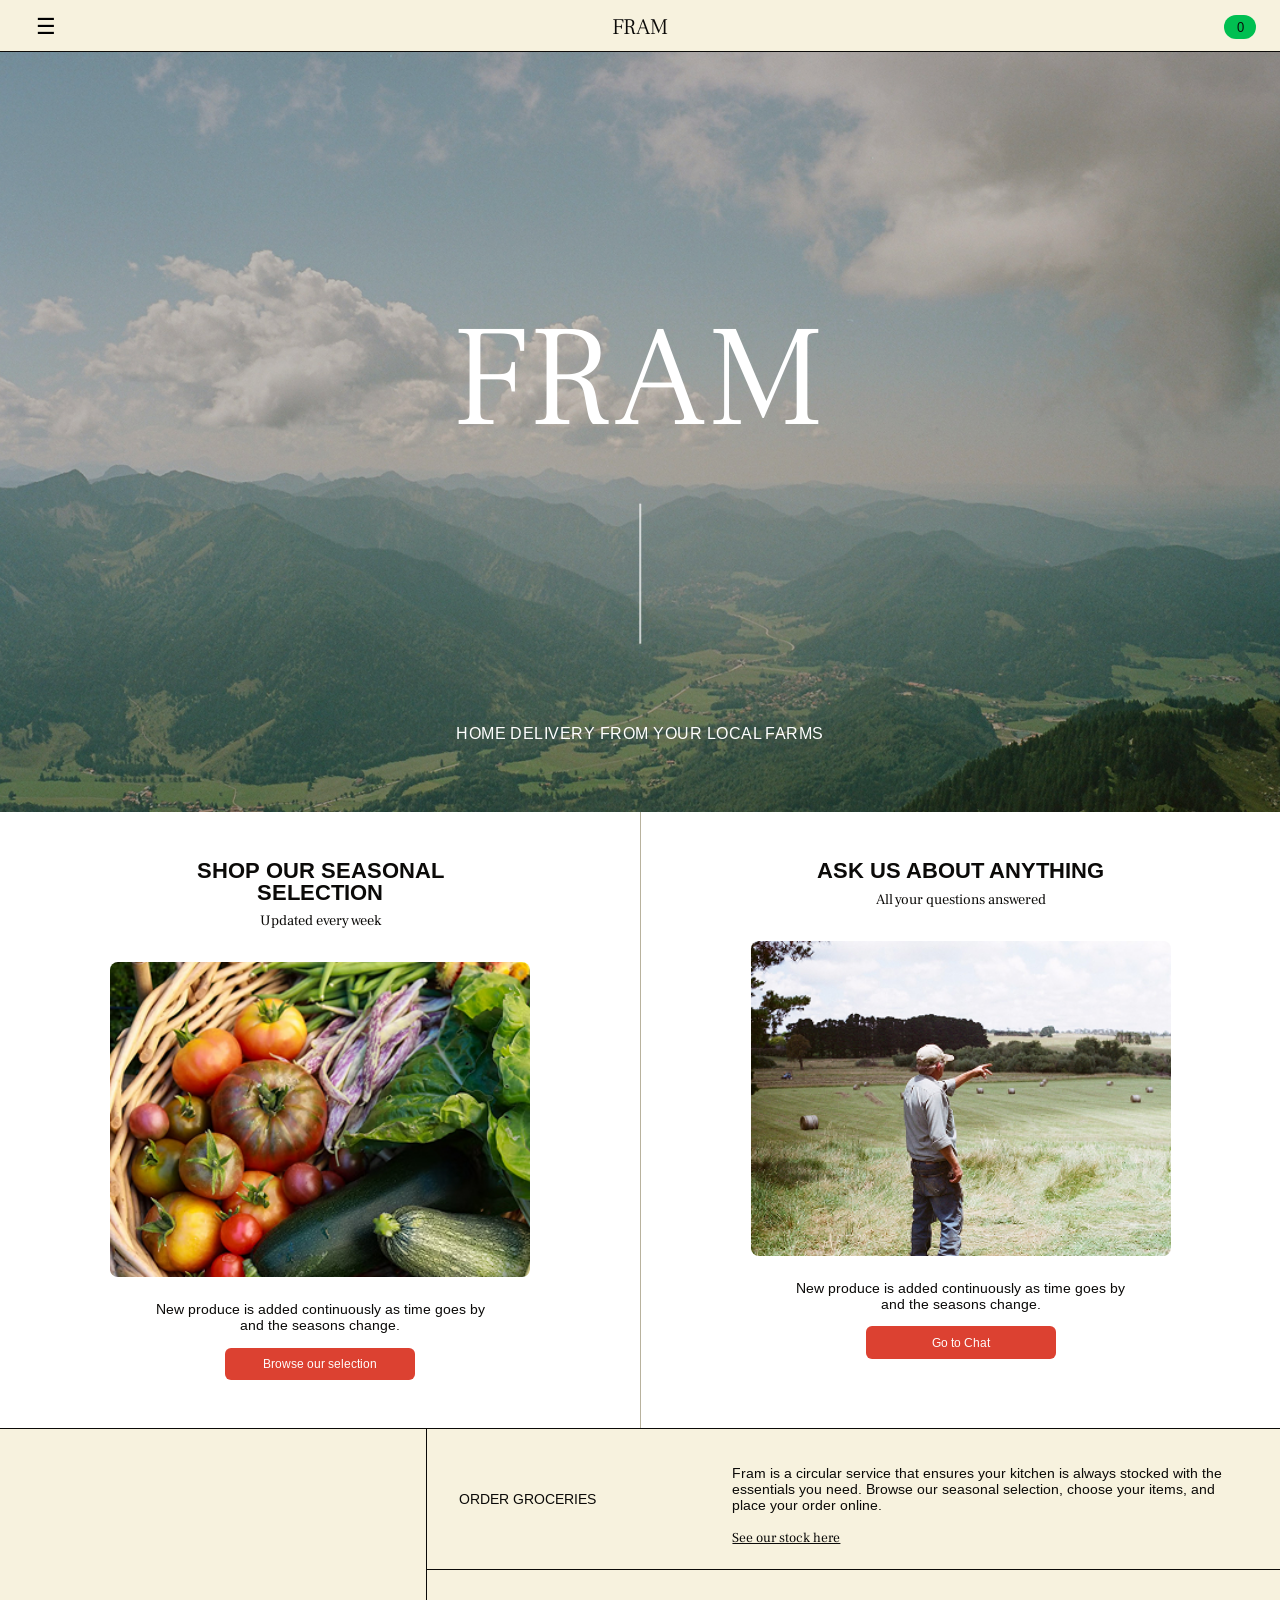
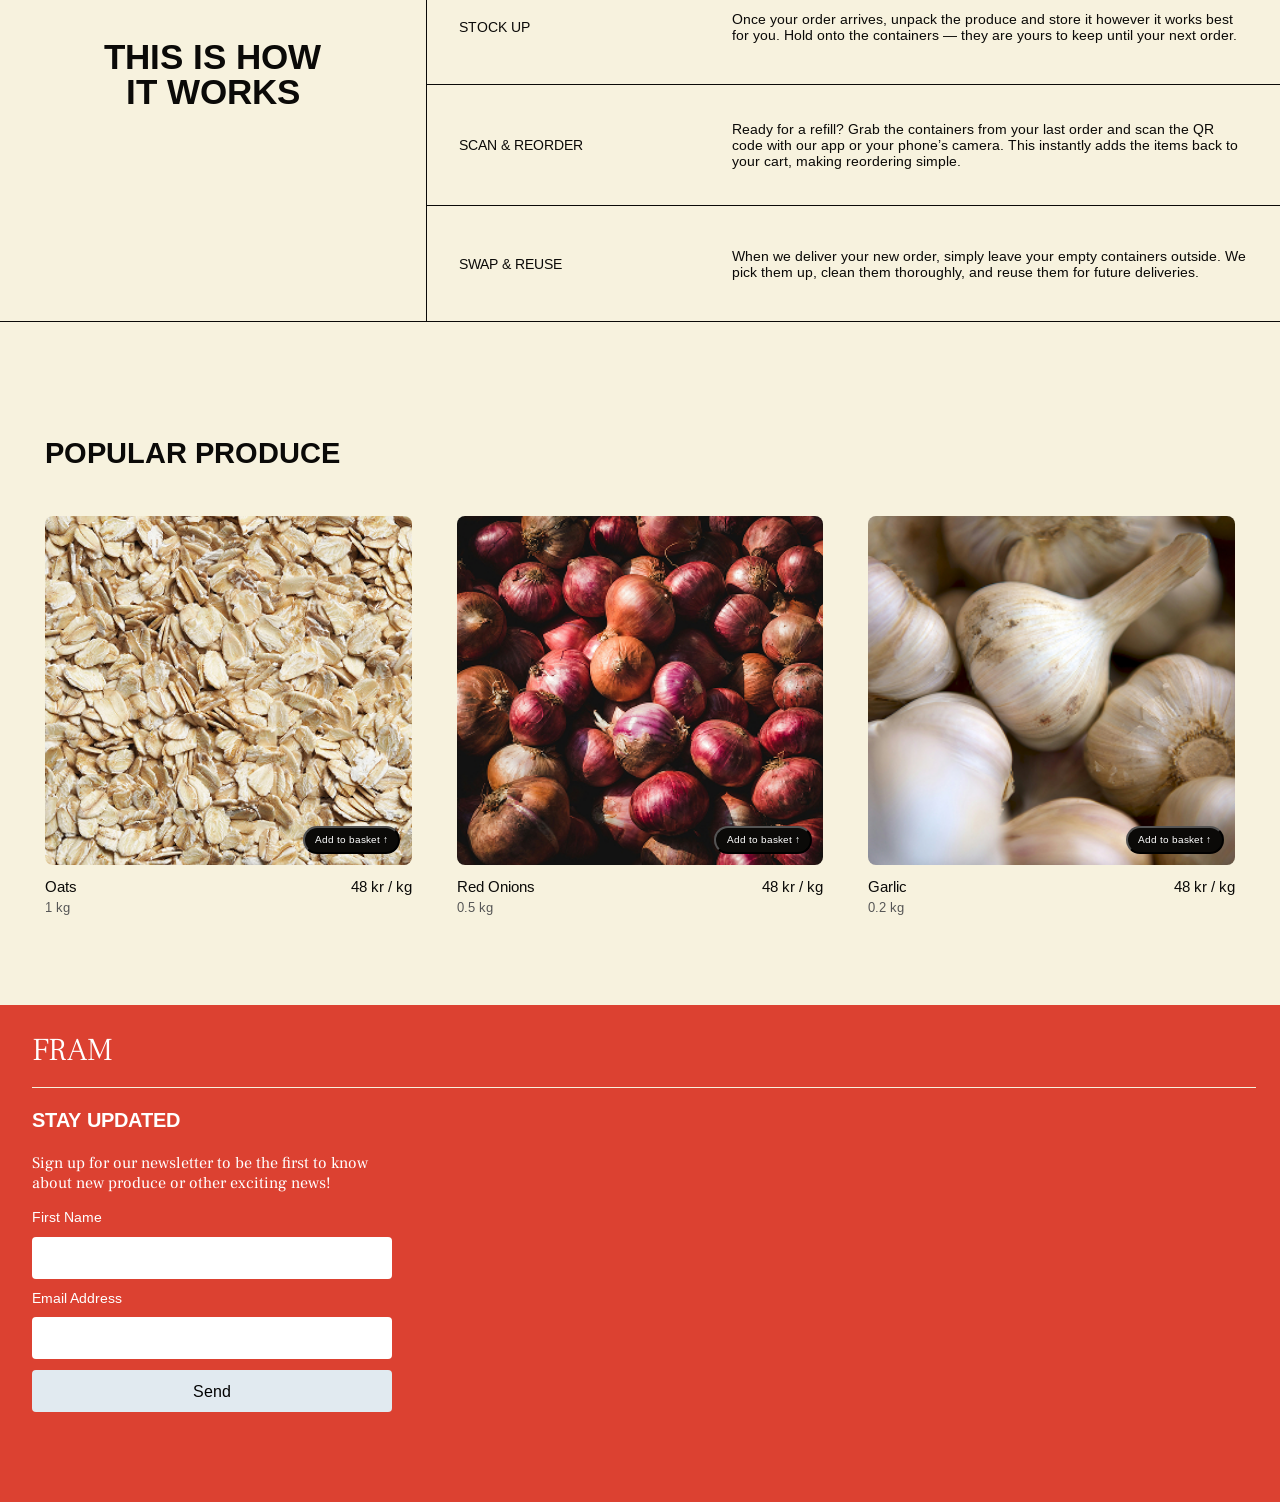
==== commit 25da5bc8: "Refined chat button texts and process link" ====
--- a/index.html
+++ b/index.html
@@ -108,7 +108,7 @@
         </p>
 
         <a href="products.html" class="primary-button">
-          Browse Products
+          Browse our selection
         </a>
 
       </article>
@@ -148,12 +148,16 @@
       </header>
 
       <article class="process-step">
-        <h3>Order Groceries</h3>
-        <p>
-          Fram is a circular service that ensures your kitchen is always stocked with the essentials you need. Browse our seasonal selection, choose your items, and place your order online.
-        </p>
-        <a href="products.html">See our stock here</a>
-      </article>
+  <h3>Order Groceries</h3>
+
+  <div class="process-text">
+    <p>
+      Fram is a circular service that ensures your kitchen is always stocked with the essentials you need. Browse our seasonal selection, choose your items, and place your order online.
+    </p>
+
+    <a href="products.html">See our stock here</a>
+  </div>
+</article>
 
       <article class="process-step">
         <h3>Stock Up</h3>
@@ -254,7 +258,7 @@
       <h3>Stay Updated</h3>
 
       <p>
-        Sign up for our newsletter to be the first to know about new produce or other exciting news.
+        Sign up for our newsletter to be the first to know about new produce or other exciting news!
       </p>
 
       <form id="newsletterForm" novalidate>
--- a/style.css
+++ b/style.css
@@ -61,8 +61,9 @@
   display: grid;
   grid-template-columns: 1fr auto 1fr;
   align-items: center;
-  min-height: 56px;
+  min-height: 64px;
   padding: 0 1.5rem;
+  padding-top: 0.15rem;
   background-color: var(--primary-bg);
   border-bottom: 1px solid var(--text);
 }
@@ -147,7 +148,9 @@
 
 .hero {
   position: relative;
-  min-height: 72vh;
+  min-height: 650px;
+  height: calc(100vh - 64px);
+  max-height: 760px;
   display: grid;
   place-items: center;
   overflow: hidden;
@@ -160,29 +163,57 @@
   width: 100%;
   height: 100%;
   object-fit: cover;
+  object-position: center top;
   opacity: 0.82;
 }
 
 .hero-content {
-  position: relative;
-  z-index: 1;
-  color: var(--white);
+  position: absolute;
+
+  top: 54%;
+  left: 50%;
+
+  transform: translate(-50%, -50%);
+
+  display: flex;
+  flex-direction: column;
+  align-items: center;
+  justify-content: center;
+
   text-align: center;
+
+  color: white;
+}
+
+.hero-content h2 {
+  font-family: var(--font-logo);
+
+  font-size: clamp(5rem, 12vw, 9rem);
+
+  font-weight: 300;
+
+  letter-spacing: 0.02em;
+
+  margin-bottom: 2rem;
+}
+.hero-content h2::after {
+  content: "";
+  display: block;
+  width: 2px;
+  height: 140px;
+  background-color: rgba(255, 255, 255, 0.7);
+  margin: 2rem auto;
+}
+.hero-content p {
+  max-width: 420px;
+
+  font-size: 1rem;
+
+  line-height: 1.2;
+
   text-transform: uppercase;
-}
-
-.hero-content h2 {
-  margin: 0;
-  font-family: var(--font-logo);
-  font-weight: 300;
-  font-size: clamp(5rem, 18vw, 13rem);
-  line-height: 0.9;
-}
-
-.hero-content p {
-  max-width: 26rem;
-  margin: 2rem auto 0;
-  font-size: clamp(1.4rem, 4vw, 2rem);
+
+  letter-spacing: 0.03em;
 }
 
 /* Info section */
@@ -526,7 +557,7 @@
   }
 
   .info-card + .info-card {
-    border-left: 1px solid var(--text);
+    border-left: 1px solid #b8b29d;
   }
 
   .how-it-works {
@@ -568,4 +599,279 @@
   .site-footer {
     padding-left: 2rem;
   }
+}
+/* =========================
+   CHAT PAGE
+========================= */
+
+.chat-page {
+  min-height: calc(100vh - 64px);
+  display: grid;
+  place-items: center;
+  padding: 2rem;
+  background-image: linear-gradient(
+      rgba(0, 0, 0, 0.08),
+      rgba(0, 0, 0, 0.08)
+    ),
+    url("images/hero-image.jpg");
+  background-size: cover;
+  background-position: center;
+}
+
+.chat-card {
+  width: min(90vw, 520px);
+  height: min(72vh, 680px);
+  display: flex;
+  flex-direction: column;
+  justify-content: flex-end;
+  padding: 1rem;
+  background-color: var(--white);
+  border-radius: 14px;
+}
+
+.chat-messages {
+  flex: 1;
+  display: flex;
+  flex-direction: column;
+  justify-content: flex-end;
+  gap: 0.9rem;
+  overflow-y: auto;
+  padding-bottom: 1rem;
+}
+
+.message-row {
+  display: grid;
+  grid-template-columns: 40px auto;
+  align-items: center;
+  gap: 0.6rem;
+}
+
+.bot-row {
+  justify-content: flex-start;
+}
+
+.user-row {
+  justify-content: flex-end;
+}
+
+.message-name {
+  font-family: var(--font-logo);
+  font-size: 1rem;
+  text-align: center;
+}
+
+.message {
+  max-width: 78%;
+  padding: 0.7rem 1rem;
+  border-radius: 14px;
+  font-size: 0.9rem;
+}
+
+.message p {
+  margin: 0;
+}
+
+.bot-message {
+  background-color: var(--primary-bg);
+}
+
+.user-message {
+  background-color: var(--light-blue);
+}
+
+.chat-form {
+  display: grid;
+  grid-template-columns: 1fr auto;
+  gap: 0.7rem;
+}
+
+.chat-form input {
+  min-height: 48px;
+  padding: 0.8rem 1rem;
+  border: none;
+  border-radius: 12px;
+  background-color: var(--light-blue);
+}
+
+.chat-form button {
+  width: 48px;
+  height: 48px;
+  border: none;
+  outline: none;
+  border-radius: 12px;
+  background-color: var(--red);
+  color: var(--white);
+  font-size: 1.4rem;
+}
+.chat-form button:focus {
+  outline: none;
+}
+
+.chat-form button:hover {
+  background-color: var(--red-hover);
+}
+
+.sr-only {
+  position: absolute;
+  width: 1px;
+  height: 1px;
+  overflow: hidden;
+  clip-path: inset(50%);
+  white-space: nowrap;
+}
+
+@media (max-width: 600px) {
+  .chat-page {
+    padding: 1rem;
+  }
+
+  .chat-card {
+    width: 100%;
+    height: calc(100vh - 96px);
+  }
+}
+/* =========================
+   CHAT MESSAGE POLISH
+========================= */
+
+.message {
+  width: fit-content;
+  max-width: 78%;
+}
+
+.bot-row {
+  display: grid;
+  grid-template-columns: 40px auto;
+  justify-content: start;
+}
+
+.user-row {
+  display: flex;
+  justify-content: flex-end;
+}
+
+.user-row .message {
+  margin-left: auto;
+  background-color: var(--light-blue);
+}
+
+.bot-row .message {
+  background-color: var(--primary-bg);
+}
+/* =========================
+   FINAL CHAT ALIGNMENT FIX
+========================= */
+
+.bot-row {
+  display: grid;
+  grid-template-columns: 40px auto;
+  align-items: center;
+  justify-content: start;
+}
+
+.user-row {
+  display: flex;
+  justify-content: flex-end;
+  width: 100%;
+}
+
+.message {
+  width: fit-content;
+  max-width: 78%;
+}
+
+.user-row .message {
+  margin-left: auto;
+  background-color: var(--light-blue);
+}
+
+.bot-row .message {
+  background-color: var(--primary-bg);
+}
+/* =========================
+   FINAL CHAT MESSAGE LAYOUT
+========================= */
+
+.chat-messages {
+  width: 100%;
+}
+
+.message-row {
+  width: 100%;
+}
+
+.bot-row {
+  display: grid;
+  grid-template-columns: 40px auto;
+  align-items: center;
+  justify-content: start;
+  gap: 0.6rem;
+}
+
+.user-row {
+  display: flex;
+  justify-content: flex-end;
+}
+
+.message-name {
+  text-align: center;
+  font-family: var(--font-logo);
+  font-size: 0.75rem;
+}
+
+.message {
+  width: fit-content;
+  max-width: 75%;
+  padding: 0.7rem 1rem;
+  border-radius: 24px;
+}
+
+.bot-message {
+  background-color: var(--primary-bg);
+}
+
+.user-message {
+  background-color: var(--light-blue);
+}
+.typing-bubble {
+  min-width: 80px;
+  min-height: 42px;
+  display: flex;
+  justify-content: center;
+  align-items: center;
+}
+
+.typing-bubble p {
+  display: flex;
+  gap: 0.4rem;
+  margin: 0;
+}
+
+.typing-dot {
+  width: 9px;
+  height: 9px;
+  background-color: var(--text);
+  border-radius: 50%;
+  display: inline-block;
+}
+/* =========================
+   INTERACTIVE FARM MAP
+========================= */
+
+.farm-map {
+  width: 100%;
+  min-height: 320px;
+  border-radius: 10px;
+  overflow: hidden;
+}
+
+.map-message {
+  margin-top: 0.75rem;
+  font-size: 0.85rem;
+  color: var(--text);
+}
+
+.map-error {
+  color: var(--red);
+  font-weight: 700;
 }
